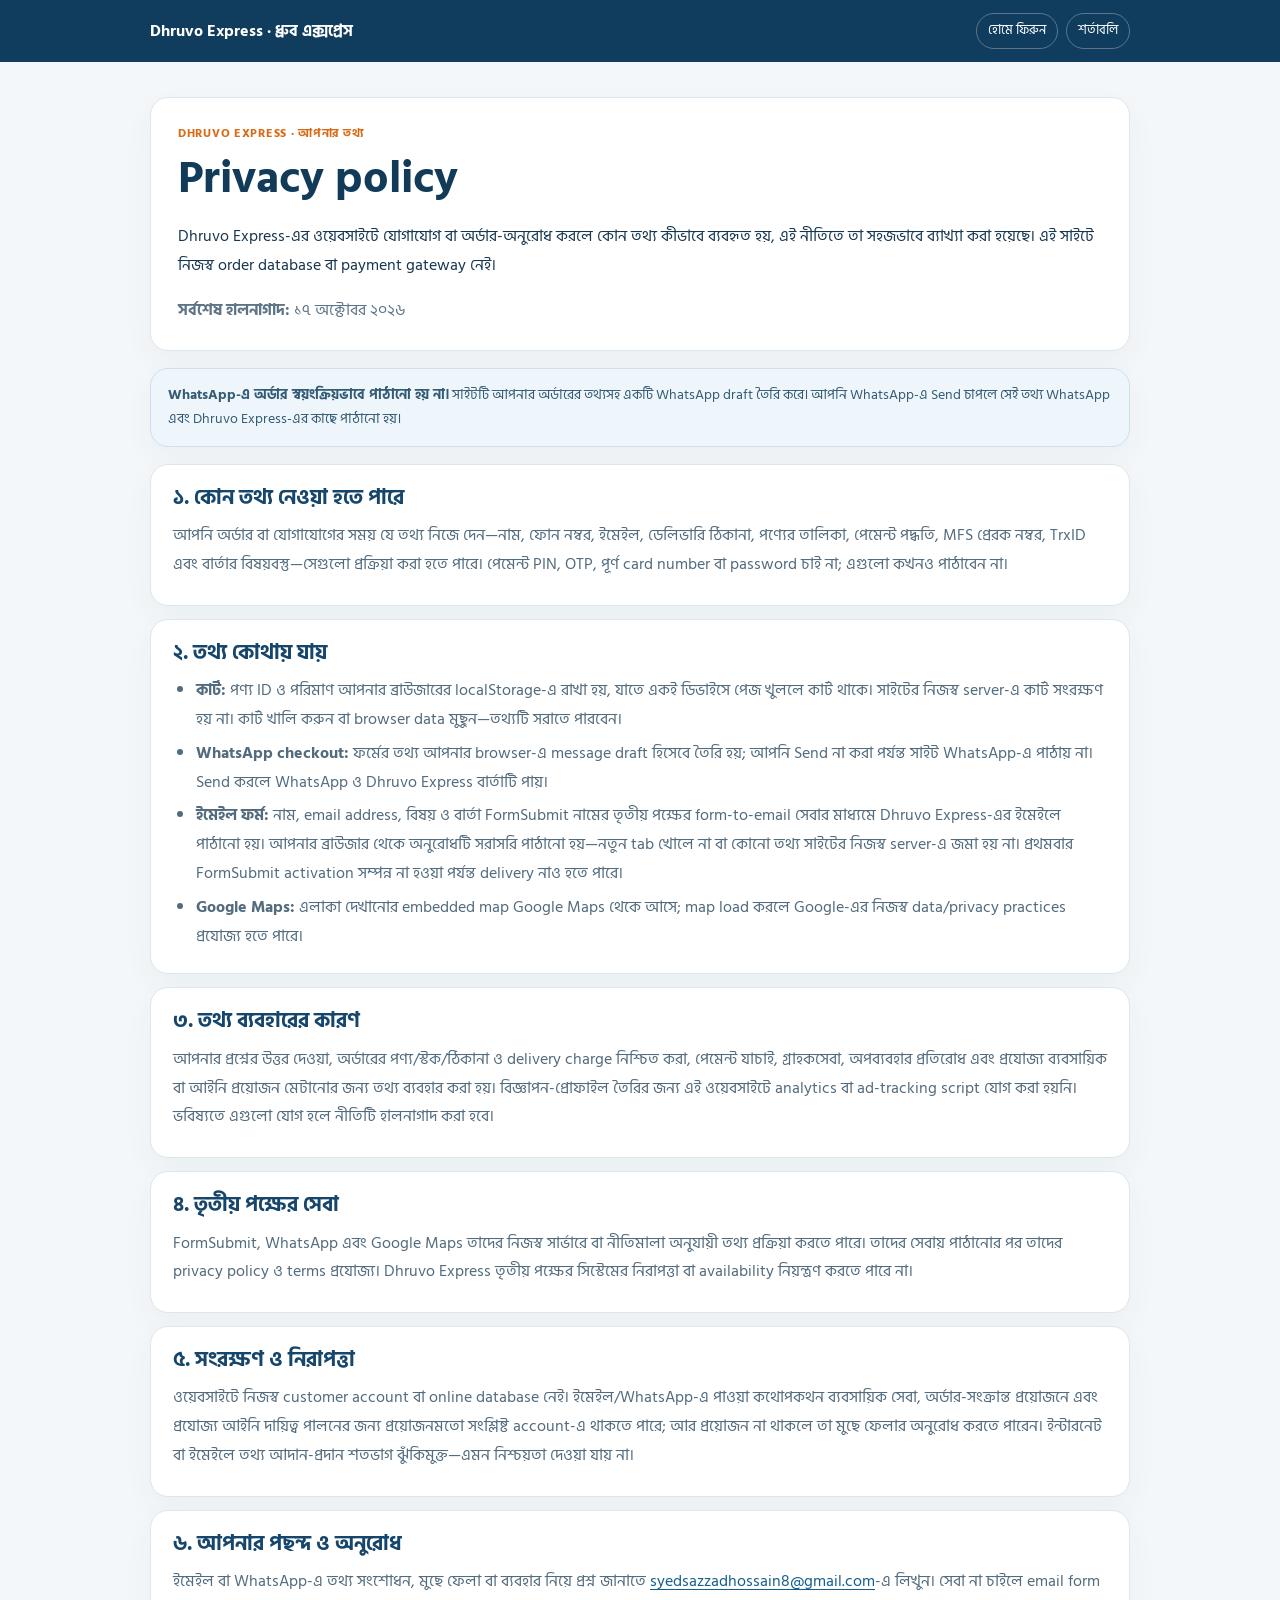
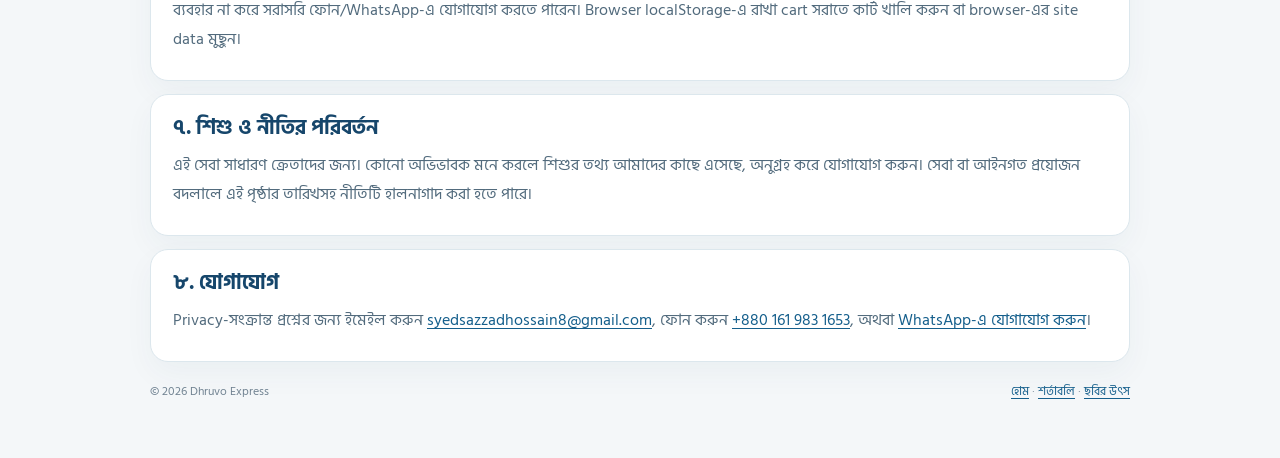
==== privacy.html @ 7112b4a2 "Add files via upload" ====
<!doctype html>
<html lang="bn">
<head>
  <meta charset="utf-8">
  <meta name="viewport" content="width=device-width, initial-scale=1">
  <meta name="theme-color" content="#123e62">
  <meta name="description" content="Dhruvo Express কী ব্যক্তিগত তথ্য সংগ্রহ করে, কীভাবে অর্ডার পরিচালনা ও সুরক্ষায় ব্যবহার করে—Privacy policy।">
  <meta name="robots" content="index,follow">
  <title>Privacy policy | Dhruvo Express</title>
  <link rel="preload" href="assets/hind-siliguri-regular.woff" as="font" type="font/woff" crossorigin>
  <style>
    @font-face{font-family:HindSiliguri;src:url('assets/hind-siliguri-regular.woff') format('woff');font-weight:400;font-display:swap}
    @font-face{font-family:HindSiliguri;src:url('assets/hind-siliguri-bold.woff') format('woff');font-weight:700;font-display:swap}
    *{box-sizing:border-box}body{margin:0;background:#f4f7f9;color:#17364f;font-family:HindSiliguri,system-ui,sans-serif;font-size:16px;line-height:1.8}a{color:#155f8c;text-decoration-thickness:1px;text-underline-offset:3px;overflow-wrap:anywhere}.topbar{background:#103c5d;color:#fff}.topbar-inner,.page{width:min(100% - 36px,980px);margin-inline:auto}.topbar-inner{display:flex;min-height:62px;align-items:center;justify-content:space-between;gap:14px}.brand{color:#fff;font-weight:700;text-decoration:none}.top-actions{display:flex;flex-wrap:wrap;gap:8px}.top-actions a{padding:5px 11px;border:1px solid rgba(255,255,255,.3);border-radius:999px;color:#fff;font-size:13px;text-decoration:none}.page{padding:35px 0 56px}.intro,.policy-section,.notice{border:1px solid #dce7ed;border-radius:18px;background:#fff;box-shadow:0 12px 30px rgba(21,66,94,.045)}.intro{padding:25px 27px}.eyebrow{margin:0 0 6px;color:#d96b17;font-size:12px;font-weight:700;letter-spacing:.06em}h1{margin:0;color:#123a59;font-size:clamp(31px,6vw,45px);line-height:1.24}h2{margin:0 0 8px;color:#16466b;font-size:21px;line-height:1.4}.intro p:last-child{margin:12px 0 0;color:#5e7485}.notice{margin:17px 0;padding:14px 17px;border-color:#cfe0ec;background:#eef6fb;color:#345b75;font-size:14px;line-height:1.75}.policy-list{display:grid;gap:13px;margin-top:17px}.policy-section{padding:19px 22px}.policy-section p{margin:7px 0;color:#526b7d}.policy-section ul{margin:8px 0 4px;padding-left:23px;color:#526b7d}.policy-section li+li{margin-top:5px}.footer{display:flex;flex-wrap:wrap;justify-content:space-between;gap:8px;margin-top:19px;color:#718392;font-size:12px}@media(max-width:560px){.topbar-inner{align-items:flex-start;flex-direction:column;padding-block:11px}.page{padding-top:22px}.intro{padding:20px}.policy-section{padding:16px}.footer{flex-direction:column}}
  </style>
</head>
<body>
  <header class="topbar"><div class="topbar-inner"><a class="brand" href="index.html">Dhruvo Express · ধ্রুব এক্সপ্রেস</a><nav class="top-actions" aria-label="নীতিমালা"><a href="index.html">হোমে ফিরুন</a><a href="terms.html">শর্তাবলি</a></nav></div></header>
  <main class="page">
    <section class="intro" aria-labelledby="page-title">
      <p class="eyebrow">DHRUVO EXPRESS · আপনার তথ্য</p>
      <h1 id="page-title">Privacy policy</h1>
      <p>Dhruvo Express-এর ওয়েবসাইটে যোগাযোগ বা অর্ডার-অনুরোধ করলে কোন তথ্য কীভাবে ব্যবহৃত হয়, এই নীতিতে তা সহজভাবে ব্যাখ্যা করা হয়েছে। এই সাইটে নিজস্ব order database বা payment gateway নেই।</p>
      <p><strong>সর্বশেষ হালনাগাদ:</strong> <time datetime="2026-10-17">১৭ অক্টোবর ২০২৬</time></p>
    </section>
    <aside class="notice"><strong>WhatsApp-এ অর্ডার স্বয়ংক্রিয়ভাবে পাঠানো হয় না।</strong> সাইটটি আপনার অর্ডারের তথ্যসহ একটি WhatsApp draft তৈরি করে। আপনি WhatsApp-এ Send চাপলে সেই তথ্য WhatsApp এবং Dhruvo Express-এর কাছে পাঠানো হয়।</aside>
    <div class="policy-list">
      <section class="policy-section"><h2>১. কোন তথ্য নেওয়া হতে পারে</h2><p>আপনি অর্ডার বা যোগাযোগের সময় যে তথ্য নিজে দেন—নাম, ফোন নম্বর, ইমেইল, ডেলিভারি ঠিকানা, পণ্যের তালিকা, পেমেন্ট পদ্ধতি, MFS প্রেরক নম্বর, TrxID এবং বার্তার বিষয়বস্তু—সেগুলো প্রক্রিয়া করা হতে পারে। পেমেন্ট PIN, OTP, পূর্ণ card number বা password চাই না; এগুলো কখনও পাঠাবেন না।</p></section>
      <section class="policy-section"><h2>২. তথ্য কোথায় যায়</h2><ul><li><strong>কার্ট:</strong> পণ্য ID ও পরিমাণ আপনার ব্রাউজারের localStorage-এ রাখা হয়, যাতে একই ডিভাইসে পেজ খুললে কার্ট থাকে। সাইটের নিজস্ব server-এ কার্ট সংরক্ষণ হয় না। কার্ট খালি করুন বা browser data মুছুন—তথ্যটি সরাতে পারবেন।</li><li><strong>WhatsApp checkout:</strong> ফর্মের তথ্য আপনার browser-এ message draft হিসেবে তৈরি হয়; আপনি Send না করা পর্যন্ত সাইট WhatsApp-এ পাঠায় না। Send করলে WhatsApp ও Dhruvo Express বার্তাটি পায়।</li><li><strong>ইমেইল ফর্ম:</strong> নাম, email address, বিষয় ও বার্তা FormSubmit নামের তৃতীয় পক্ষের form-to-email সেবার মাধ্যমে Dhruvo Express-এর ইমেইলে পাঠানো হয়। আপনার ব্রাউজার থেকে অনুরোধটি সরাসরি পাঠানো হয়—নতুন tab খোলে না বা কোনো তথ্য সাইটের নিজস্ব server-এ জমা হয় না। প্রথমবার FormSubmit activation সম্পন্ন না হওয়া পর্যন্ত delivery নাও হতে পারে।</li><li><strong>Google Maps:</strong> এলাকা দেখানোর embedded map Google Maps থেকে আসে; map load করলে Google-এর নিজস্ব data/privacy practices প্রযোজ্য হতে পারে।</li></ul></section>
      <section class="policy-section"><h2>৩. তথ্য ব্যবহারের কারণ</h2><p>আপনার প্রশ্নের উত্তর দেওয়া, অর্ডারের পণ্য/স্টক/ঠিকানা ও delivery charge নিশ্চিত করা, পেমেন্ট যাচাই, গ্রাহকসেবা, অপব্যবহার প্রতিরোধ এবং প্রযোজ্য ব্যবসায়িক বা আইনি প্রয়োজন মেটানোর জন্য তথ্য ব্যবহার করা হয়। বিজ্ঞাপন-প্রোফাইল তৈরির জন্য এই ওয়েবসাইটে analytics বা ad-tracking script যোগ করা হয়নি। ভবিষ্যতে এগুলো যোগ হলে নীতিটি হালনাগাদ করা হবে।</p></section>
      <section class="policy-section"><h2>৪. তৃতীয় পক্ষের সেবা</h2><p>FormSubmit, WhatsApp এবং Google Maps তাদের নিজস্ব সার্ভারে বা নীতিমালা অনুযায়ী তথ্য প্রক্রিয়া করতে পারে। তাদের সেবায় পাঠানোর পর তাদের privacy policy ও terms প্রযোজ্য। Dhruvo Express তৃতীয় পক্ষের সিস্টেমের নিরাপত্তা বা availability নিয়ন্ত্রণ করতে পারে না।</p></section>
      <section class="policy-section"><h2>৫. সংরক্ষণ ও নিরাপত্তা</h2><p>ওয়েবসাইটে নিজস্ব customer account বা online database নেই। ইমেইল/WhatsApp-এ পাওয়া কথোপকথন ব্যবসায়িক সেবা, অর্ডার-সংক্রান্ত প্রয়োজনে এবং প্রযোজ্য আইনি দায়িত্ব পালনের জন্য প্রয়োজনমতো সংশ্লিষ্ট account-এ থাকতে পারে; আর প্রয়োজন না থাকলে তা মুছে ফেলার অনুরোধ করতে পারেন। ইন্টারনেট বা ইমেইলে তথ্য আদান-প্রদান শতভাগ ঝুঁকিমুক্ত—এমন নিশ্চয়তা দেওয়া যায় না।</p></section>
      <section class="policy-section"><h2>৬. আপনার পছন্দ ও অনুরোধ</h2><p>ইমেইল বা WhatsApp-এ তথ্য সংশোধন, মুছে ফেলা বা ব্যবহার নিয়ে প্রশ্ন জানাতে <a href="mailto:syedsazzadhossain8@gmail.com">syedsazzadhossain8@gmail.com</a>-এ লিখুন। সেবা না চাইলে email form ব্যবহার না করে সরাসরি ফোন/WhatsApp-এ যোগাযোগ করতে পারেন। Browser localStorage-এ রাখা cart সরাতে কার্ট খালি করুন বা browser-এর site data মুছুন।</p></section>
      <section class="policy-section"><h2>৭. শিশু ও নীতির পরিবর্তন</h2><p>এই সেবা সাধারণ ক্রেতাদের জন্য। কোনো অভিভাবক মনে করলে শিশুর তথ্য আমাদের কাছে এসেছে, অনুগ্রহ করে যোগাযোগ করুন। সেবা বা আইনগত প্রয়োজন বদলালে এই পৃষ্ঠার তারিখসহ নীতিটি হালনাগাদ করা হতে পারে।</p></section>
      <section class="policy-section"><h2>৮. যোগাযোগ</h2><p>Privacy-সংক্রান্ত প্রশ্নের জন্য ইমেইল করুন <a href="mailto:syedsazzadhossain8@gmail.com">syedsazzadhossain8@gmail.com</a>, ফোন করুন <a href="tel:+8801619831653">+880 161 983 1653</a>, অথবা <a href="https://wa.me/8801619831653" target="_blank" rel="noopener noreferrer">WhatsApp-এ যোগাযোগ করুন</a>।</p></section>
    </div>
    <div class="footer"><span>© <span id="year">2026</span> Dhruvo Express</span><span><a href="index.html">হোম</a> · <a href="terms.html">শর্তাবলি</a> · <a href="PHOTO-CREDITS.html">ছবির উৎস</a></span></div>
  </main>
  <script>document.getElementById('year').textContent=String(new Date().getFullYear());</script>
</body>
</html>
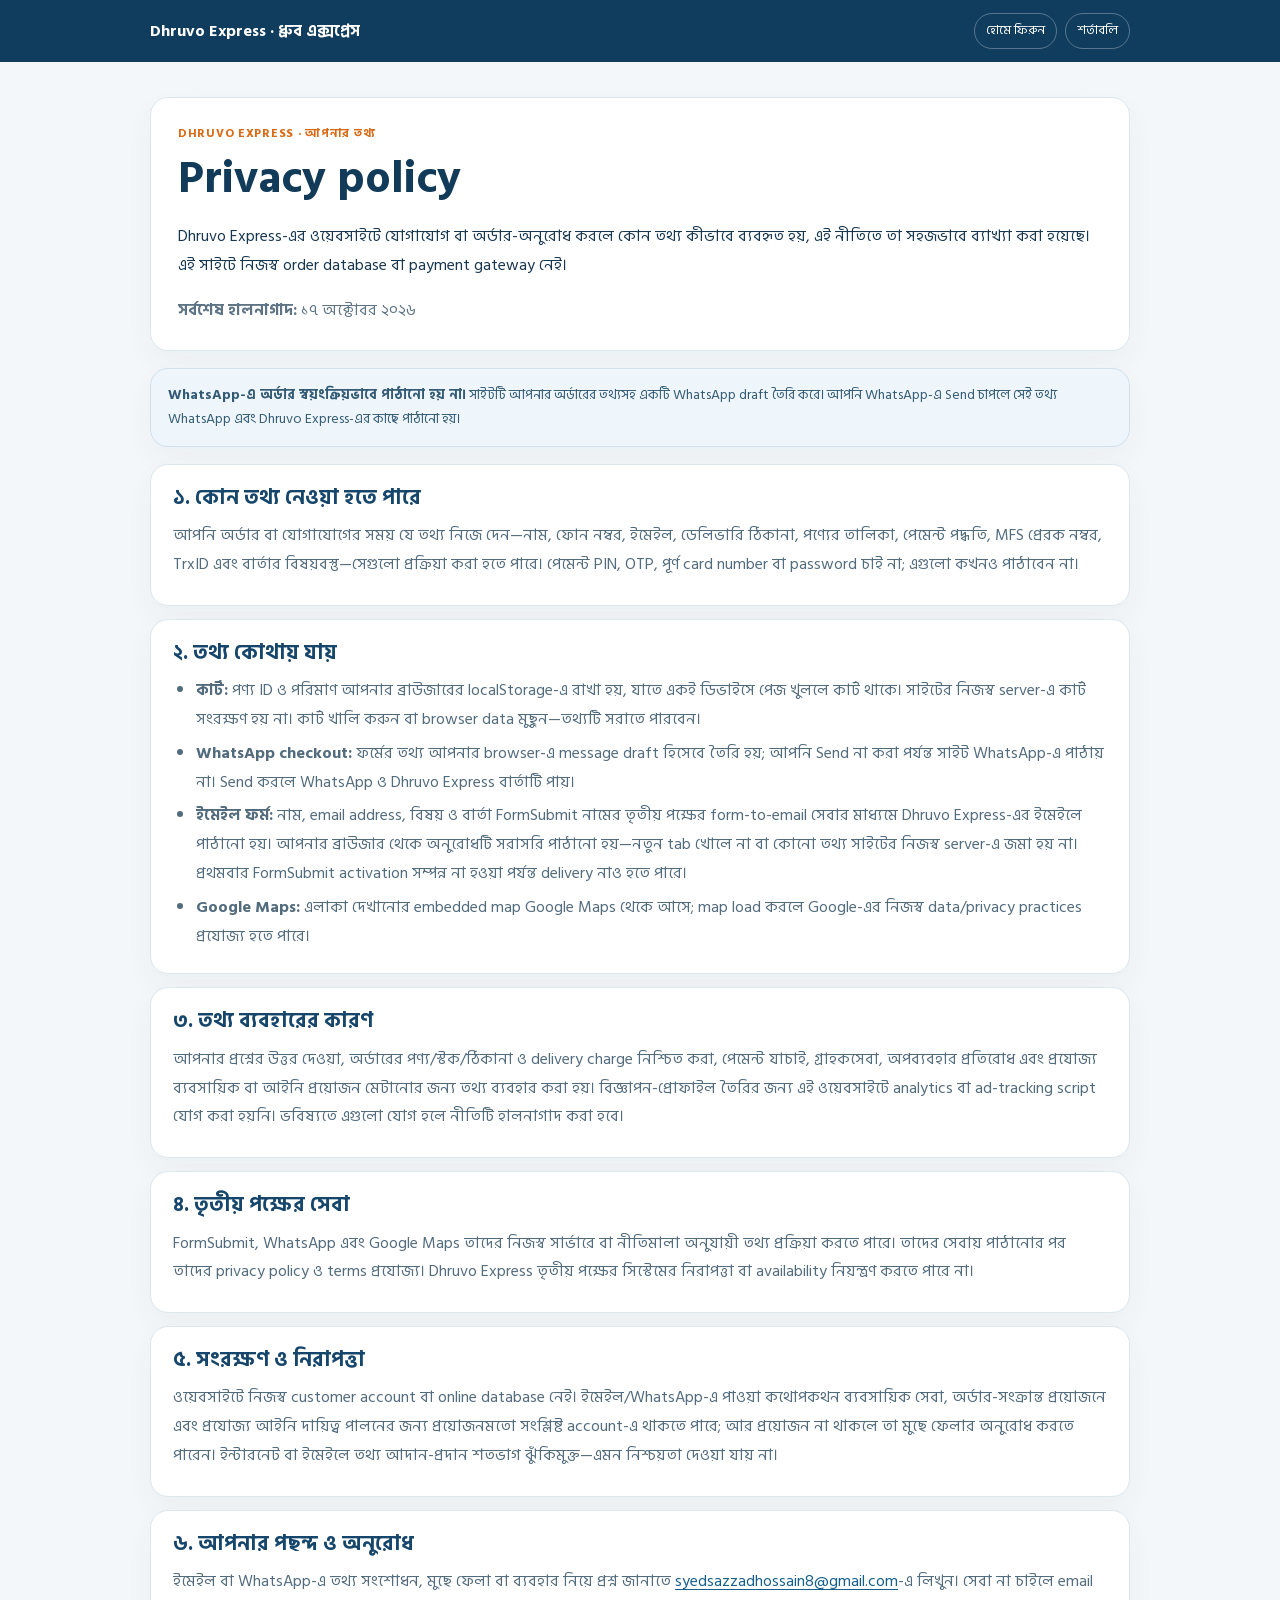
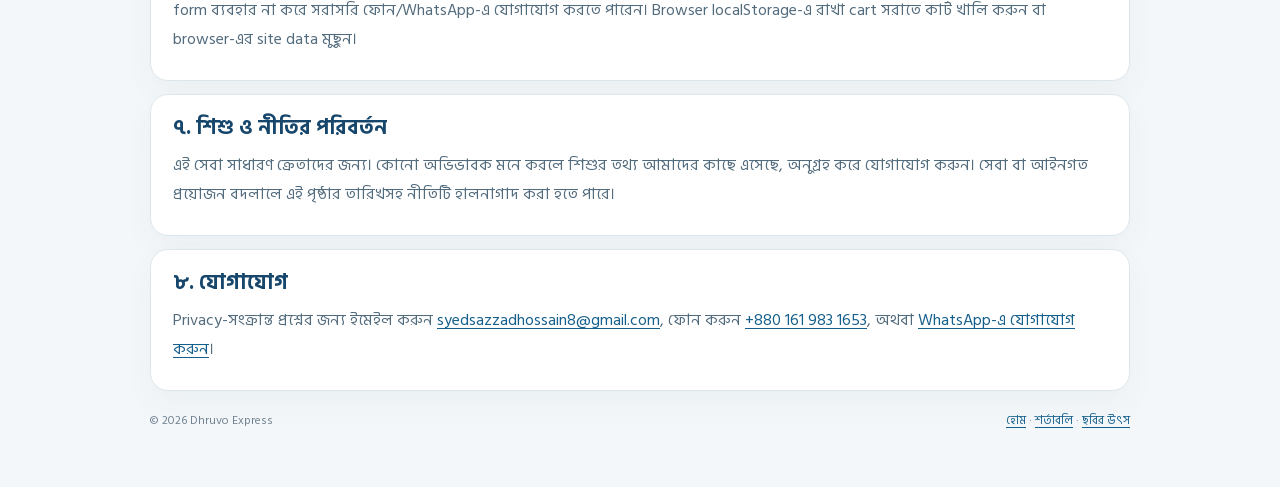
==== commit 25bab2cd: "Add files via upload" ====
--- a/privacy.html
+++ b/privacy.html
@@ -7,10 +7,10 @@
   <meta name="description" content="Dhruvo Express কী ব্যক্তিগত তথ্য সংগ্রহ করে, কীভাবে অর্ডার পরিচালনা ও সুরক্ষায় ব্যবহার করে—Privacy policy।">
   <meta name="robots" content="index,follow">
   <title>Privacy policy | Dhruvo Express</title>
-  <link rel="preload" href="assets/hind-siliguri-regular.woff" as="font" type="font/woff" crossorigin>
+  <link rel="preload" href="assets/hind-siliguri-regular.woff2" as="font" type="font/woff2" crossorigin>
   <style>
-    @font-face{font-family:HindSiliguri;src:url('assets/hind-siliguri-regular.woff') format('woff');font-weight:400;font-display:swap}
-    @font-face{font-family:HindSiliguri;src:url('assets/hind-siliguri-bold.woff') format('woff');font-weight:700;font-display:swap}
+    @font-face{font-family:HindSiliguri;src:url('assets/hind-siliguri-regular.woff2') format('woff2');font-weight:400;font-display:swap}
+    @font-face{font-family:HindSiliguri;src:url('assets/hind-siliguri-bold.woff2') format('woff2');font-weight:700;font-display:swap}
     *{box-sizing:border-box}body{margin:0;background:#f4f7f9;color:#17364f;font-family:HindSiliguri,system-ui,sans-serif;font-size:16px;line-height:1.8}a{color:#155f8c;text-decoration-thickness:1px;text-underline-offset:3px;overflow-wrap:anywhere}.topbar{background:#103c5d;color:#fff}.topbar-inner,.page{width:min(100% - 36px,980px);margin-inline:auto}.topbar-inner{display:flex;min-height:62px;align-items:center;justify-content:space-between;gap:14px}.brand{color:#fff;font-weight:700;text-decoration:none}.top-actions{display:flex;flex-wrap:wrap;gap:8px}.top-actions a{padding:5px 11px;border:1px solid rgba(255,255,255,.3);border-radius:999px;color:#fff;font-size:13px;text-decoration:none}.page{padding:35px 0 56px}.intro,.policy-section,.notice{border:1px solid #dce7ed;border-radius:18px;background:#fff;box-shadow:0 12px 30px rgba(21,66,94,.045)}.intro{padding:25px 27px}.eyebrow{margin:0 0 6px;color:#d96b17;font-size:12px;font-weight:700;letter-spacing:.06em}h1{margin:0;color:#123a59;font-size:clamp(31px,6vw,45px);line-height:1.24}h2{margin:0 0 8px;color:#16466b;font-size:21px;line-height:1.4}.intro p:last-child{margin:12px 0 0;color:#5e7485}.notice{margin:17px 0;padding:14px 17px;border-color:#cfe0ec;background:#eef6fb;color:#345b75;font-size:14px;line-height:1.75}.policy-list{display:grid;gap:13px;margin-top:17px}.policy-section{padding:19px 22px}.policy-section p{margin:7px 0;color:#526b7d}.policy-section ul{margin:8px 0 4px;padding-left:23px;color:#526b7d}.policy-section li+li{margin-top:5px}.footer{display:flex;flex-wrap:wrap;justify-content:space-between;gap:8px;margin-top:19px;color:#718392;font-size:12px}@media(max-width:560px){.topbar-inner{align-items:flex-start;flex-direction:column;padding-block:11px}.page{padding-top:22px}.intro{padding:20px}.policy-section{padding:16px}.footer{flex-direction:column}}
   </style>
 </head>
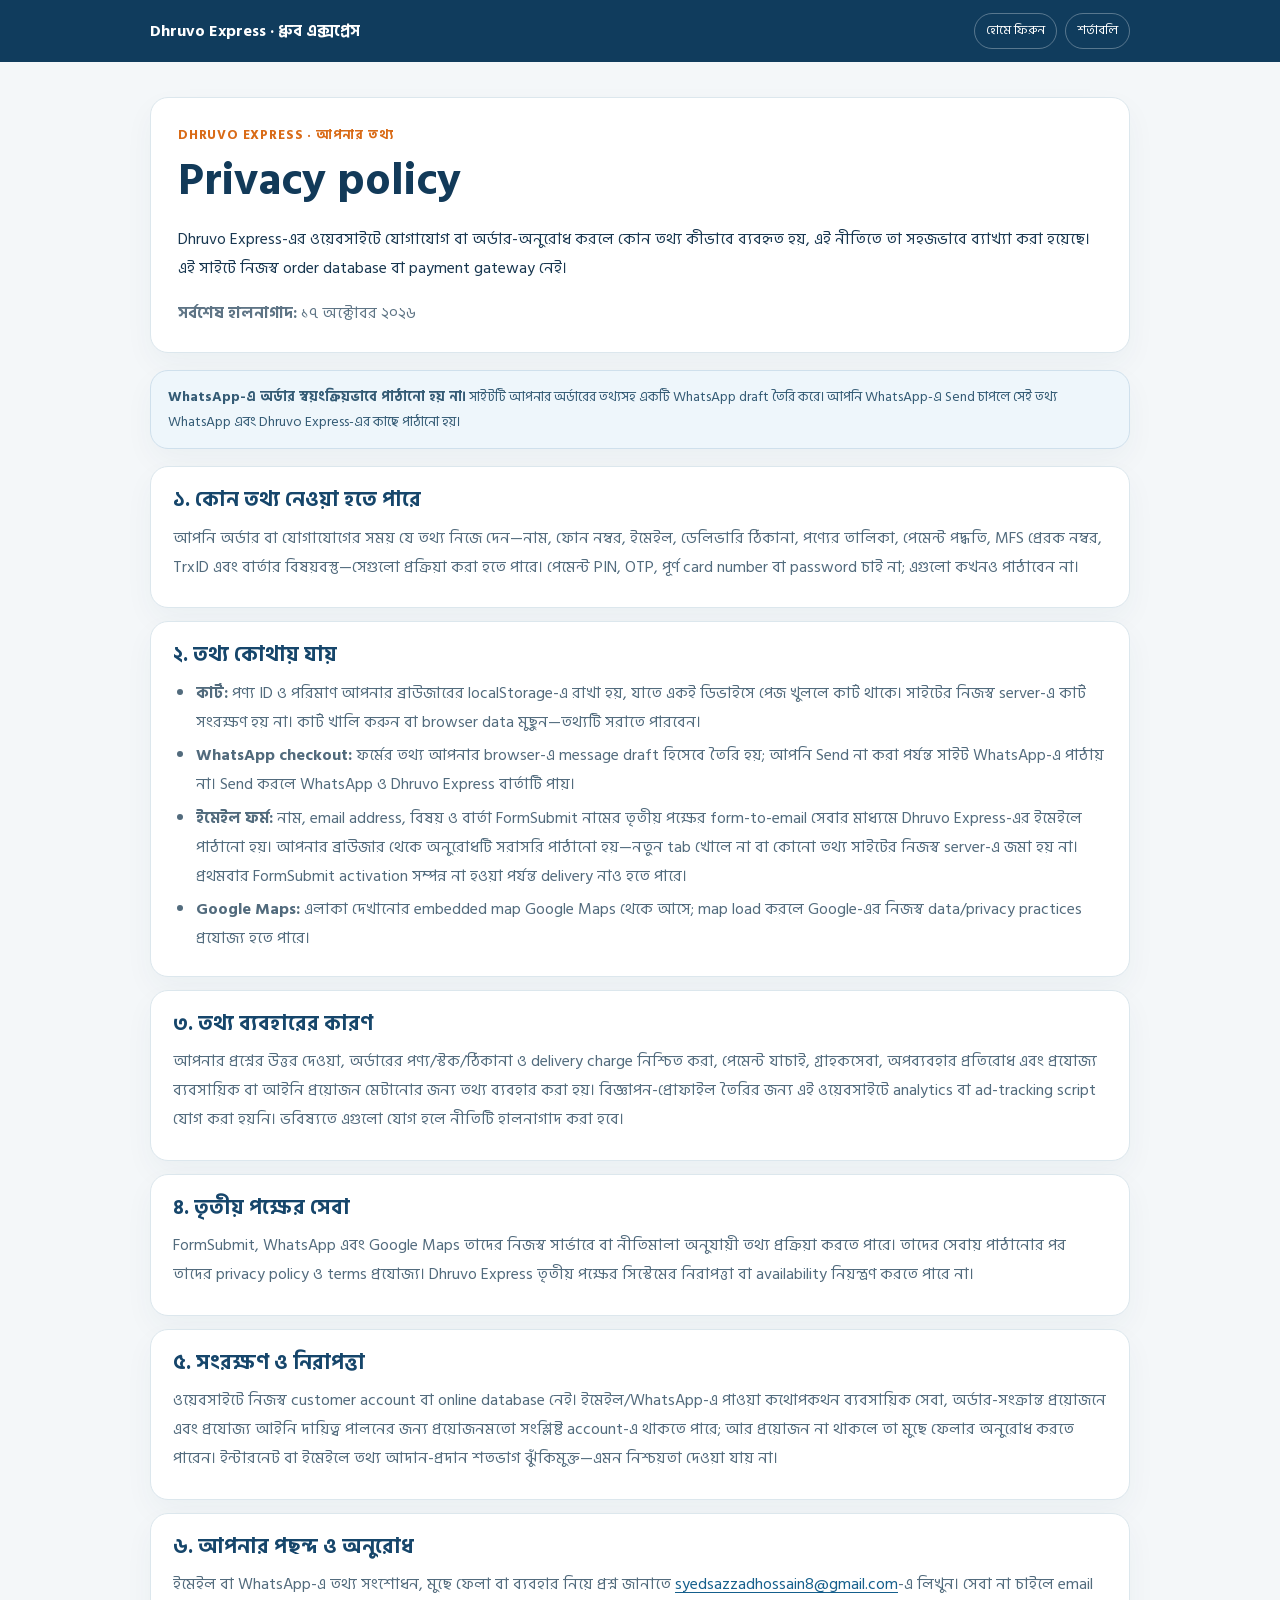
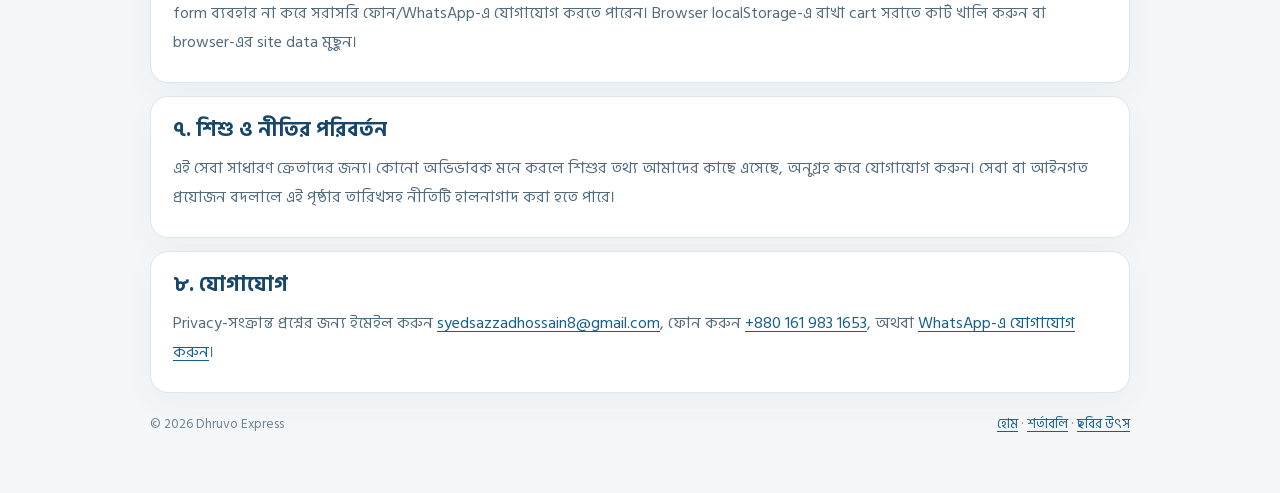
==== commit af0bc6e4: "Add files via upload" ====
--- a/privacy.html
+++ b/privacy.html
@@ -11,7 +11,7 @@
   <style>
     @font-face{font-family:HindSiliguri;src:url('assets/hind-siliguri-regular.woff2') format('woff2');font-weight:400;font-display:swap}
     @font-face{font-family:HindSiliguri;src:url('assets/hind-siliguri-bold.woff2') format('woff2');font-weight:700;font-display:swap}
-    *{box-sizing:border-box}body{margin:0;background:#f4f7f9;color:#17364f;font-family:HindSiliguri,system-ui,sans-serif;font-size:16px;line-height:1.8}a{color:#155f8c;text-decoration-thickness:1px;text-underline-offset:3px;overflow-wrap:anywhere}.topbar{background:#103c5d;color:#fff}.topbar-inner,.page{width:min(100% - 36px,980px);margin-inline:auto}.topbar-inner{display:flex;min-height:62px;align-items:center;justify-content:space-between;gap:14px}.brand{color:#fff;font-weight:700;text-decoration:none}.top-actions{display:flex;flex-wrap:wrap;gap:8px}.top-actions a{padding:5px 11px;border:1px solid rgba(255,255,255,.3);border-radius:999px;color:#fff;font-size:13px;text-decoration:none}.page{padding:35px 0 56px}.intro,.policy-section,.notice{border:1px solid #dce7ed;border-radius:18px;background:#fff;box-shadow:0 12px 30px rgba(21,66,94,.045)}.intro{padding:25px 27px}.eyebrow{margin:0 0 6px;color:#d96b17;font-size:12px;font-weight:700;letter-spacing:.06em}h1{margin:0;color:#123a59;font-size:clamp(31px,6vw,45px);line-height:1.24}h2{margin:0 0 8px;color:#16466b;font-size:21px;line-height:1.4}.intro p:last-child{margin:12px 0 0;color:#5e7485}.notice{margin:17px 0;padding:14px 17px;border-color:#cfe0ec;background:#eef6fb;color:#345b75;font-size:14px;line-height:1.75}.policy-list{display:grid;gap:13px;margin-top:17px}.policy-section{padding:19px 22px}.policy-section p{margin:7px 0;color:#526b7d}.policy-section ul{margin:8px 0 4px;padding-left:23px;color:#526b7d}.policy-section li+li{margin-top:5px}.footer{display:flex;flex-wrap:wrap;justify-content:space-between;gap:8px;margin-top:19px;color:#718392;font-size:12px}@media(max-width:560px){.topbar-inner{align-items:flex-start;flex-direction:column;padding-block:11px}.page{padding-top:22px}.intro{padding:20px}.policy-section{padding:16px}.footer{flex-direction:column}}
+    *{box-sizing:border-box}body{margin:0;background:#f4f7f9;color:#17364f;font-family:HindSiliguri,system-ui,sans-serif;font-size:16px;line-height:1.8}a{color:#155f8c;text-decoration-thickness:1px;text-underline-offset:3px;overflow-wrap:anywhere}.topbar{background:#103c5d;color:#fff}.topbar-inner,.page{width:min(100% - 36px,980px);margin-inline:auto}.topbar-inner{display:flex;min-height:62px;align-items:center;justify-content:space-between;gap:14px}.brand{color:#fff;font-weight:700;text-decoration:none}.top-actions{display:flex;flex-wrap:wrap;gap:8px}.top-actions a{padding:5px 11px;border:1px solid rgba(255,255,255,.3);border-radius:999px;color:#fff;font-size:13px;text-decoration:none}.page{padding:35px 0 56px}.intro,.policy-section,.notice{border:1px solid #dce7ed;border-radius:18px;background:#fff;box-shadow:0 12px 30px rgba(21,66,94,.045)}.intro{padding:25px 27px}.eyebrow{margin:0 0 6px;color:#d96b17;font-size: 13.5px;font-weight:700;letter-spacing:.06em}h1{margin:0;color:#123a59;font-size:clamp(31px,6vw,45px);line-height:1.24}h2{margin:0 0 8px;color:#16466b;font-size:21px;line-height:1.4}.intro p:last-child{margin:12px 0 0;color:#5e7485}.notice{margin:17px 0;padding:14px 17px;border-color:#cfe0ec;background:#eef6fb;color:#345b75;font-size:14px;line-height:1.75}.policy-list{display:grid;gap:13px;margin-top:17px}.policy-section{padding:19px 22px}.policy-section p{margin:7px 0;color:#526b7d}.policy-section ul{margin:8px 0 4px;padding-left:23px;color:#526b7d}.policy-section li+li{margin-top:5px}.footer{display:flex;flex-wrap:wrap;justify-content:space-between;gap:8px;margin-top:19px;color:#718392;font-size: 13.5px}@media(max-width:560px){.topbar-inner{align-items:flex-start;flex-direction:column;padding-block:11px}.page{padding-top:22px}.intro{padding:20px}.policy-section{padding:16px}.footer{flex-direction:column}}
   </style>
 </head>
 <body>
